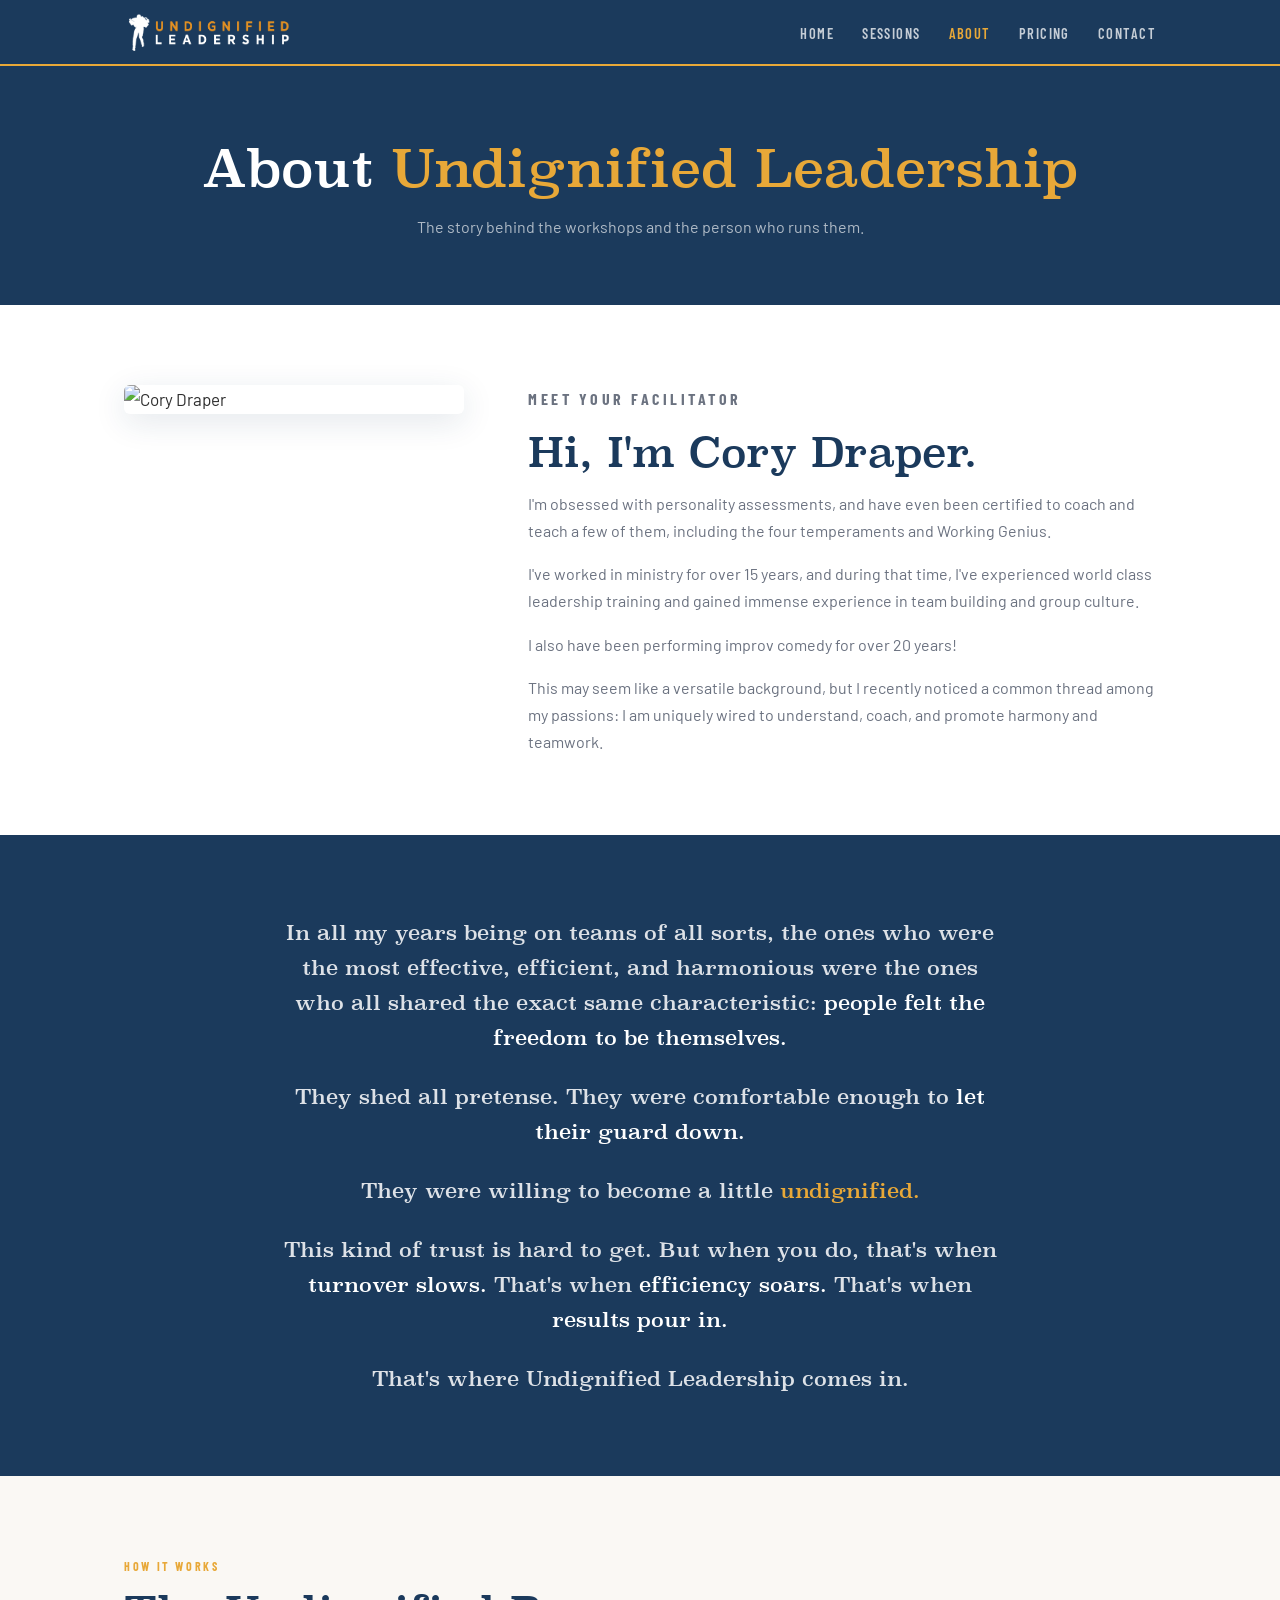
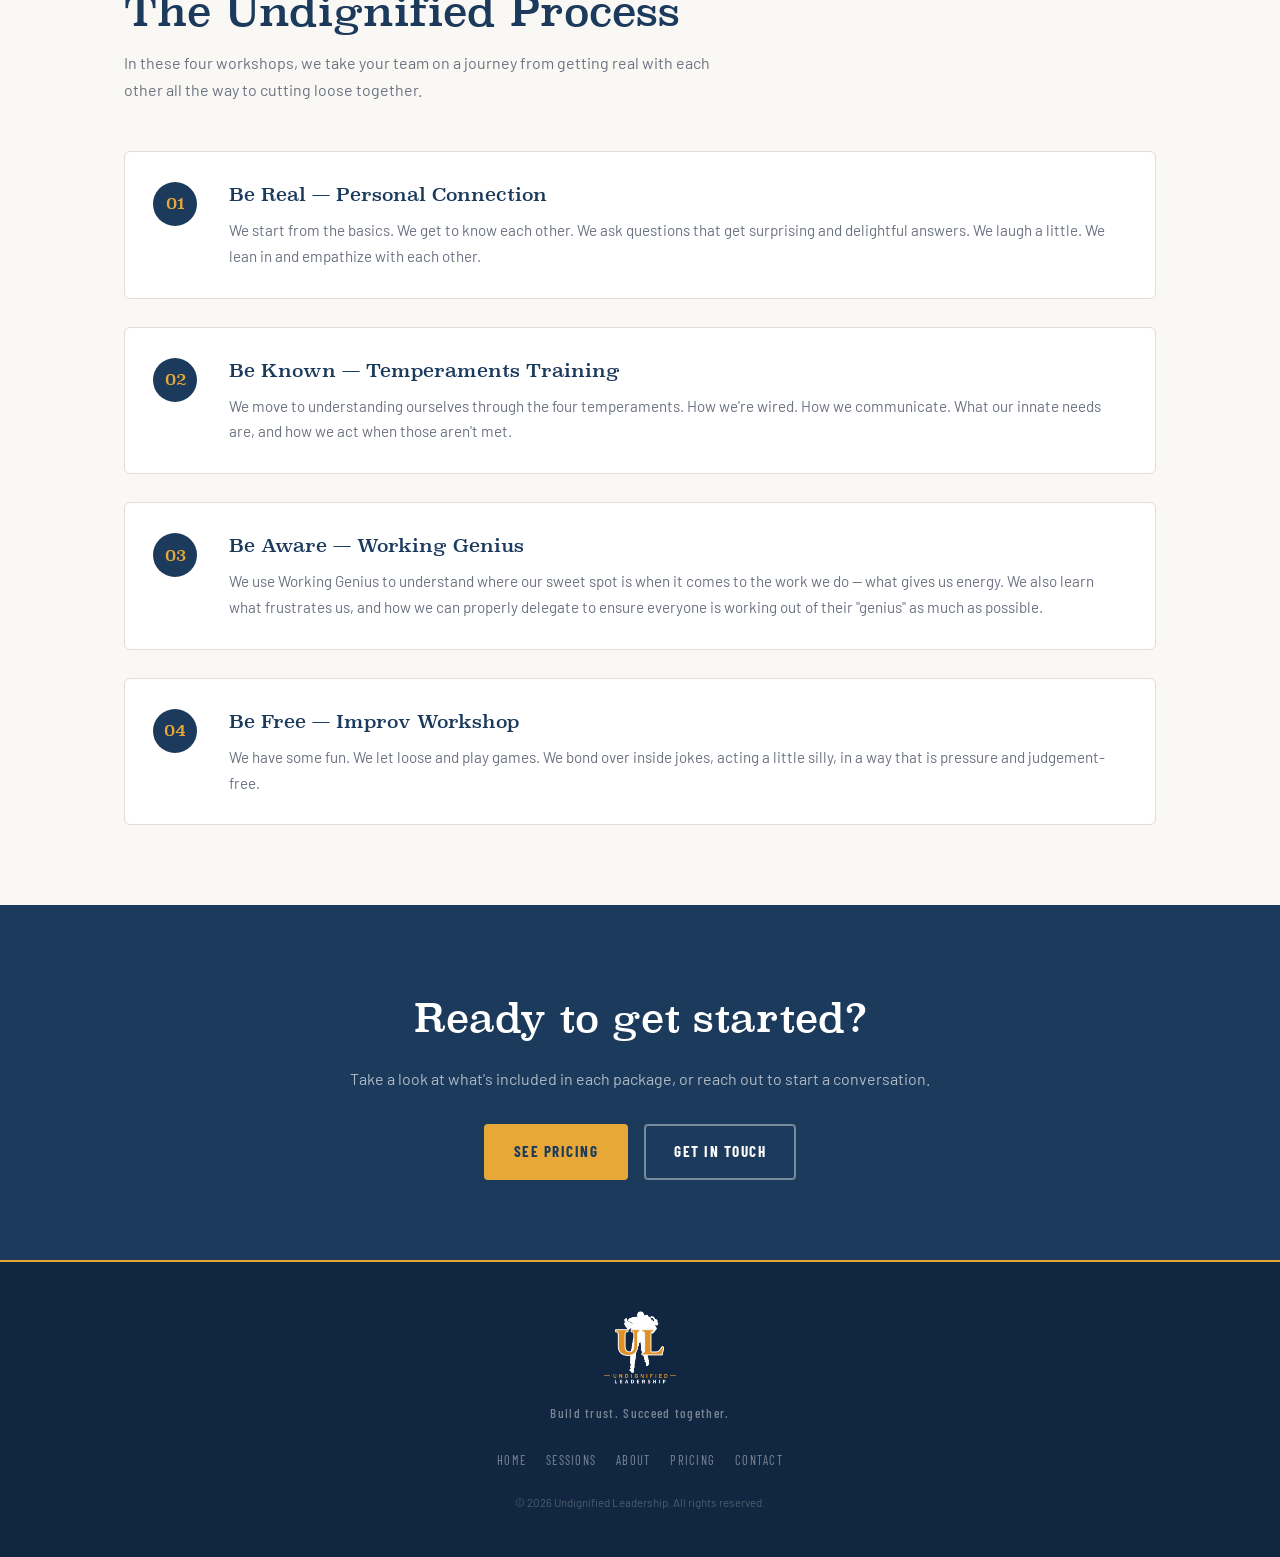
==== about.html @ d2c3ecbf "Add about page" ====
<!DOCTYPE html>
<html lang="en">
<head>
  <meta charset="UTF-8">
  <meta name="viewport" content="width=device-width, initial-scale=1.0">
  <title>About — Undignified Leadership</title>
  <meta name="description" content="Meet Cory Draper, the facilitator behind Undignified Leadership. 15 years in ministry, 20 years of improv, and a passion for building teams that trust each other.">
  <link rel="icon" type="image/x-icon" href="favicon.ico">
  <link rel="stylesheet" href="css/style.css">
</head>
<body>

  <nav class="site-nav">
    <div class="nav-inner">
      <a href="index.html"><img src="img/ULLogo-Long-GW.png" alt="Undignified Leadership" class="nav-logo"></a>
      <button class="nav-toggle" aria-label="Toggle menu"><span></span><span></span><span></span></button>
      <ul class="nav-links">
        <li><a href="index.html">Home</a></li>
        <li><a href="sessions.html">Sessions</a></li>
        <li><a href="about.html">About</a></li>
        <li><a href="pricing.html">Pricing</a></li>
        <li><a href="contact.html">Contact</a></li>
      </ul>
    </div>
  </nav>

  <section class="page-hero">
    <div class="container">
      <h1>About <em>Undignified Leadership</em></h1>
      <p>The story behind the workshops and the person who runs them.</p>
    </div>
  </section>

  <!-- INTRO: PHOTO + BIO -->
  <section class="about-intro">
    <div class="container">
      <div class="about-grid">
        <div class="about-photo reveal">
          <img src="img/CoryHeadshot.png" alt="Cory Draper">
        </div>
        <div class="about-bio reveal">
          <p class="section-label">Meet Your Facilitator</p>
          <h2 class="section-title">Hi, I'm Cory Draper.</h2>
          <p>I'm obsessed with personality assessments, and have even been certified to coach and teach a few of them, including the four temperaments and Working Genius.</p>
          <p>I've worked in ministry for over 15 years, and during that time, I've experienced world class leadership training and gained immense experience in team building and group culture.</p>
          <p>I also have been performing improv comedy for over 20 years!</p>
          <p>This may seem like a versatile background, but I recently noticed a common thread among my passions: I am uniquely wired to understand, coach, and promote harmony and teamwork.</p>
        </div>
      </div>
    </div>
  </section>

  <!-- PULL QUOTE SECTION -->
  <section class="about-thread">
    <div class="container">
      <div class="about-thread-inner reveal">
        <p>In all my years being on teams of all sorts, the ones who were the most effective, efficient, and harmonious were the ones who all shared the exact same characteristic: <strong>people felt the freedom to be themselves.</strong></p>
        <p>They shed all pretense. They were comfortable enough to <strong>let their guard down.</strong></p>
        <p>They were willing to become a little <span style="font-style: normal; font-weight: 900; color: #E8A838;">undignified.</span></p>
        <p>This kind of trust is hard to get. But when you do, that's when <strong>turnover slows.</strong> That's when <strong>efficiency soars.</strong> That's when <strong>results pour in.</strong></p>
        <p>That's where Undignified Leadership comes in.</p>
      </div>
    </div>
  </section>

  <!-- THE PROCESS -->
  <section class="about-process">
    <div class="container">
      <div class="reveal">
        <p class="section-label">How It Works</p>
        <h2 class="section-title">The Undignified Process</h2>
        <p style="color: var(--slate); font-size: 1rem; margin-bottom: 48px; max-width: 600px;">In these four workshops, we take your team on a journey from getting real with each other all the way to cutting loose together.</p>
      </div>

      <div class="process-steps">

        <div class="process-step reveal">
          <div class="process-step-num">01</div>
          <div class="process-step-content">
            <h3>Be Real — Personal Connection</h3>
            <p>We start from the basics. We get to know each other. We ask questions that get surprising and delightful answers. We laugh a little. We lean in and empathize with each other.</p>
          </div>
        </div>

        <div class="process-step reveal">
          <div class="process-step-num">02</div>
          <div class="process-step-content">
            <h3>Be Known — Temperaments Training</h3>
            <p>We move to understanding ourselves through the four temperaments. How we're wired. How we communicate. What our innate needs are, and how we act when those aren't met.</p>
          </div>
        </div>

        <div class="process-step reveal">
          <div class="process-step-num">03</div>
          <div class="process-step-content">
            <h3>Be Aware — Working Genius</h3>
            <p>We use Working Genius to understand where our sweet spot is when it comes to the work we do — what gives us energy. We also learn what frustrates us, and how we can properly delegate to ensure everyone is working out of their "genius" as much as possible.</p>
          </div>
        </div>

        <div class="process-step reveal">
          <div class="process-step-num">04</div>
          <div class="process-step-content">
            <h3>Be Free — Improv Workshop</h3>
            <p>We have some fun. We let loose and play games. We bond over inside jokes, acting a little silly, in a way that is pressure and judgement-free.</p>
          </div>
        </div>

      </div>
    </div>
  </section>

  <!-- CTA -->
  <section class="about-cta">
    <div class="container reveal">
      <h2>Ready to get started?</h2>
      <p>Take a look at what's included in each package, or reach out to start a conversation.</p>
      <div class="about-cta-buttons">
        <a href="pricing.html" class="btn btn-primary">See Pricing</a>
        <a href="contact.html" class="btn btn-outline-navy">Get in Touch</a>
      </div>
    </div>
  </section>

  <footer class="site-footer">
    <img src="img/ULLogo.png" alt="Undignified Leadership" class="footer-logo">
    <div class="footer-tagline">Build trust. Succeed together.</div>
    <ul class="footer-links">
      <li><a href="index.html">Home</a></li>
      <li><a href="sessions.html">Sessions</a></li>
      <li><a href="about.html">About</a></li>
      <li><a href="pricing.html">Pricing</a></li>
      <li><a href="contact.html">Contact</a></li>
    </ul>
    <div class="footer-copy">&copy; 2026 Undignified Leadership. All rights reserved.</div>
  </footer>

  <script src="js/main.js"></script>
</body>
</html>
---- css/style.css ----
@import url('https://fonts.googleapis.com/css2?family=Barlow+Condensed:wght@500;600;700&family=Barlow:wght@300;400;500&display=swap');
@import url('fonts.css');

/* ── TOKENS ── */
:root {
  --navy:      #1B3A5C;
  --navy-dark: #112640;
  --amber:     #E8A838;
  --amber-lt:  #F5C96A;
  --cream:     #FAF8F4;
  --charcoal:  #2E2E2E;
  --slate:     #6B7280;
  --white:     #FFFFFF;
  --border:    #E2DDD6;

  --font-display: 'Superclarendon', Georgia, serif;
  --font-nav:     'Barlow Condensed', system-ui, sans-serif;
  --font-body:    'Barlow', system-ui, sans-serif;

  --max-w: 1080px;
  --section-pad: 80px 24px;
}

/* ── RESET ── */
*, *::before, *::after { box-sizing: border-box; margin: 0; padding: 0; }
html { scroll-behavior: smooth; }
body {
  font-family: var(--font-body);
  font-size: 17px;
  line-height: 1.7;
  color: var(--charcoal);
  background: var(--cream);
}
img { max-width: 100%; display: block; }
a { color: inherit; text-decoration: none; }

/* ── UTILITIES ── */
.container { max-width: var(--max-w); margin: 0 auto; padding: 0 24px; }

/* ── FADE-IN ── */
.reveal {
  opacity: 0;
  transform: translateY(20px);
  transition: opacity 0.6s ease, transform 0.6s ease;
}
.reveal.visible { opacity: 1; transform: translateY(0); }
@media (prefers-reduced-motion: reduce) {
  .reveal { opacity: 1; transform: none; transition: none; }
}

/* ── NAV ── */
.site-nav {
  position: sticky;
  top: 0;
  z-index: 100;
  background: var(--navy);
  border-bottom: 2px solid var(--amber);
}
.nav-inner {
  max-width: var(--max-w);
  margin: 0 auto;
  padding: 0 24px;
  display: flex;
  align-items: center;
  justify-content: space-between;
  height: 64px;
}
.nav-logo {
  height: 52px;
  width: auto;
  display: block;
}
.nav-links {
  display: flex;
  gap: 28px;
  list-style: none;
}
.nav-links a {
  font-family: var(--font-nav);
  font-size: 0.9rem;
  font-weight: 600;
  color: rgba(255,255,255,0.75);
  letter-spacing: 0.1em;
  text-transform: uppercase;
  transition: color 0.2s;
}
.nav-links a:hover,
.nav-links a.active { color: var(--amber); }

.nav-toggle {
  display: none;
  flex-direction: column;
  gap: 5px;
  background: none;
  border: none;
  cursor: pointer;
  padding: 8px;
  margin-right: -8px;
}
.nav-toggle span {
  display: block;
  width: 22px;
  height: 2px;
  background: var(--white);
  border-radius: 2px;
  transition: all 0.3s;
}

@media (max-width: 640px) {
  .nav-toggle { display: flex; }
  .nav-links {
    display: none;
    position: absolute;
    top: 66px;
    left: 0;
    right: 0;
    background: var(--navy-dark);
    flex-direction: column;
    gap: 0;
    padding: 8px 0 16px;
    border-bottom: 2px solid var(--amber);
  }
  .nav-links.open { display: flex; }
  .nav-links li a {
    display: block;
    padding: 12px 24px;
    font-size: 1rem;
  }
}

/* ── BUTTONS ── */
.btn {
  display: inline-block;
  padding: 13px 28px;
  border-radius: 4px;
  font-family: var(--font-nav);
  font-size: 0.95rem;
  font-weight: 700;
  letter-spacing: 0.1em;
  text-transform: uppercase;
  cursor: pointer;
  transition: all 0.2s;
  border: 2px solid transparent;
  white-space: nowrap;
}
.btn-primary { background: var(--amber); color: var(--navy); border-color: var(--amber); }
.btn-primary:hover { background: var(--amber-lt); border-color: var(--amber-lt); }
.btn-outline { background: transparent; color: var(--white); border-color: rgba(255,255,255,0.4); }
.btn-outline:hover { border-color: var(--white); }
.btn-navy { background: var(--navy); color: var(--white); border-color: var(--navy); }
.btn-navy:hover { background: var(--navy-dark); border-color: var(--navy-dark); }

/* ── HERO ── */
.hero {
  background: var(--navy);
  padding: 100px 24px 88px;
  text-align: center;
  position: relative;
  overflow: hidden;
}
.hero::before {
  content: '';
  position: absolute;
  inset: 0;
  background: radial-gradient(ellipse at 60% 40%, rgba(232,168,56,0.07) 0%, transparent 70%);
  pointer-events: none;
}
.hero-eyebrow {
  font-family: var(--font-nav);
  font-size: 0.8rem;
  font-weight: 600;
  letter-spacing: 0.22em;
  text-transform: uppercase;
  color: var(--amber);
  margin-bottom: 20px;
}
.hero h1 {
  font-family: var(--font-display);
  font-size: clamp(2.2rem, 6vw, 4.4rem);
  font-weight: 700;
  color: var(--white);
  line-height: 1.15;
  margin-bottom: 16px;
}
.hero h1 em { font-style: italic; color: var(--amber); }
.hero-tagline {
  font-family: var(--font-nav);
  font-size: 1.1rem;
  font-weight: 500;
  letter-spacing: 0.08em;
  color: rgba(255,255,255,0.65);
  margin-bottom: 40px;
}
.hero-cta-group {
  display: flex;
  gap: 12px;
  justify-content: center;
  flex-wrap: wrap;
}

/* ── PAGE HERO ── */
.page-hero {
  background: var(--navy);
  padding: 72px 24px 64px;
  text-align: center;
}
.page-hero h1 {
  font-family: var(--font-display);
  font-size: clamp(2rem, 5vw, 3.2rem);
  font-weight: 700;
  color: var(--white);
  line-height: 1.2;
  margin-bottom: 14px;
}
.page-hero h1 em { font-style: italic; color: var(--amber); }
.page-hero p {
  font-size: 1rem;
  color: rgba(255,255,255,0.65);
  max-width: 540px;
  margin: 0 auto;
}

/* ── SECTION LABELS ── */
.section-label {
  font-family: var(--font-nav);
  font-size: 0.75rem;
  font-weight: 700;
  letter-spacing: 0.22em;
  text-transform: uppercase;
  color: var(--amber);
  margin-bottom: 10px;
  display: block;
}
.section-title {
  font-family: var(--font-display);
  font-size: clamp(1.7rem, 3.5vw, 2.5rem);
  font-weight: 700;
  color: var(--navy);
  line-height: 1.2;
  margin-bottom: 14px;
}
.section-body {
  color: var(--slate);
  font-size: 1rem;
  max-width: 540px;
  margin-bottom: 40px;
}

/* ── PROBLEM STRIP ── */
.problem-strip {
  background: var(--white);
  padding: 64px 24px;
  text-align: center;
  border-bottom: 1px solid var(--border);
}
.problem-strip h2 {
  font-family: var(--font-display);
  font-size: clamp(1.4rem, 3vw, 2.1rem);
  font-weight: 700;
  color: var(--navy);
  margin-bottom: 14px;
  line-height: 1.3;
}
.problem-strip p {
  max-width: 600px;
  margin: 0 auto;
  color: var(--slate);
  font-size: 1rem;
}

/* ── JOURNEY PREVIEW ── */
.journey-section { padding: var(--section-pad); background: var(--cream); }

.journey-words {
  display: grid;
  grid-template-columns: repeat(4, 1fr);
  border: 1px solid var(--border);
  border-radius: 6px;
  overflow: hidden;
  margin-bottom: 36px;
}
.journey-word {
  padding: 28px 16px;
  text-align: center;
  border-right: 1px solid var(--border);
  background: var(--white);
  transition: background 0.2s;
}
.journey-word:last-child { border-right: none; }
.journey-word:hover { background: var(--navy); }
.journey-word:hover .jw-num { color: var(--amber); }
.journey-word:hover .jw-label { color: var(--white); }
.journey-word:hover .jw-desc { color: rgba(255,255,255,0.6); }
.jw-num {
  font-family: var(--font-nav);
  font-size: 0.65rem;
  font-weight: 700;
  letter-spacing: 0.14em;
  color: var(--amber);
  margin-bottom: 6px;
}
.jw-label {
  font-family: var(--font-display);
  font-size: 1.25rem;
  font-weight: 700;
  color: var(--navy);
  margin-bottom: 6px;
  transition: color 0.2s;
}
.jw-desc {
  font-size: 0.82rem;
  color: var(--slate);
  line-height: 1.5;
  transition: color 0.2s;
}

@media (max-width: 640px) {
  .journey-words { grid-template-columns: 1fr 1fr; }
  .journey-word { border-right: 1px solid var(--border); border-bottom: 1px solid var(--border); }
  .journey-word:nth-child(2n) { border-right: none; }
  .journey-word:nth-child(3),
  .journey-word:nth-child(4) { border-bottom: none; }
}

/* ── PROOF STRIP ── */
.proof-strip {
  background: var(--navy);
  padding: 64px 24px;
  text-align: center;
}
.proof-strip blockquote {
  font-family: var(--font-display);
  font-size: clamp(1.1rem, 2.5vw, 1.7rem);
  font-style: italic;
  color: var(--white);
  max-width: 680px;
  margin: 0 auto 18px;
  line-height: 1.45;
}
.proof-strip blockquote .highlight-word {
  font-style: normal;
  font-weight: 900;
  color: var(--amber);
}
.proof-strip cite {
  font-family: var(--font-nav);
  font-size: 0.8rem;
  font-weight: 600;
  color: var(--amber);
  letter-spacing: 0.12em;
  text-transform: uppercase;
  font-style: normal;
}

/* ── HOME TEASER ── */
.teaser-section { padding: var(--section-pad); background: var(--white); }
.teaser-grid {
  display: grid;
  grid-template-columns: 1fr 1fr;
  gap: 64px;
  align-items: center;
}
.teaser-cards { display: flex; flex-direction: column; gap: 16px; }
.teaser-card {
  background: var(--cream);
  border: 1px solid var(--border);
  border-radius: 6px;
  padding: 20px 24px;
}
.teaser-card strong {
  font-family: var(--font-nav);
  font-weight: 700;
  letter-spacing: 0.04em;
  color: var(--navy);
  display: block;
  margin-bottom: 4px;
  font-size: 1rem;
}
.teaser-card p { font-size: 0.9rem; color: var(--slate); }
@media (max-width: 768px) {
  .teaser-grid { grid-template-columns: 1fr; gap: 36px; }
}

/* ── FOOTER CTA ── */
.footer-cta { background: var(--navy); padding: 72px 24px; text-align: center; }
.footer-cta h2 {
  font-family: var(--font-display);
  font-size: clamp(1.6rem, 3vw, 2.4rem);
  font-weight: 700;
  color: var(--white);
  margin-bottom: 14px;
}
.footer-cta p { color: rgba(255,255,255,0.6); margin-bottom: 32px; font-size: 1rem; }

/* ── SESSIONS PAGE ── */
.sessions-section { padding: var(--section-pad); }

.journey-arc {
  display: flex;
  align-items: center;
  justify-content: center;
  gap: 10px;
  flex-wrap: wrap;
  margin-bottom: 52px;
}
.arc-word {
  font-family: var(--font-display);
  font-size: clamp(1rem, 2vw, 1.2rem);
  font-weight: 700;
  color: var(--navy);
}
.arc-arrow { color: var(--amber); font-size: 1.1rem; }

.session-card {
  display: grid;
  grid-template-columns: 160px 1fr;
  border: 1px solid var(--border);
  border-radius: 6px;
  overflow: hidden;
  margin-bottom: 28px;
  background: var(--white);
}
.session-number {
  background: var(--navy);
  display: flex;
  flex-direction: column;
  align-items: center;
  justify-content: center;
  padding: 32px 16px;
  text-align: center;
}
.session-num-big {
  font-family: var(--font-display);
  font-size: 2.6rem;
  font-weight: 900;
  color: var(--white);
  line-height: 1;
  margin-bottom: 6px;
}
.session-word {
  font-family: var(--font-display);
  font-size: 0.95rem;
  font-style: italic;
  color: var(--amber);
  font-weight: 700;
}
.session-content { padding: 32px 36px; }
.session-title {
  font-family: var(--font-display);
  font-size: 1.4rem;
  font-weight: 700;
  color: var(--navy);
  margin-bottom: 8px;
}
.session-desc { color: var(--slate); margin-bottom: 18px; font-size: 0.95rem; }
.session-outcomes {
  list-style: none;
  display: grid;
  grid-template-columns: 1fr 1fr;
  gap: 7px 20px;
}
.session-outcomes li {
  font-size: 0.875rem;
  color: var(--charcoal);
  padding-left: 18px;
  position: relative;
}
.session-outcomes li::before {
  content: '✓';
  position: absolute;
  left: 0;
  color: var(--amber);
  font-weight: 700;
}

@media (max-width: 640px) {
  .session-card { grid-template-columns: 1fr; }
  .session-number { flex-direction: row; justify-content: flex-start; gap: 12px; padding: 20px 24px; }
  .session-num-big { font-size: 2rem; margin-bottom: 0; }
  .session-content { padding: 20px 24px; }
  .session-outcomes { grid-template-columns: 1fr; }
}

/* ── INCLUDED DARK ── */
.included-dark { background: var(--navy); padding: var(--section-pad); }
.included-header { text-align: center; margin-bottom: 40px; }
.included-grid { display: grid; grid-template-columns: 1fr 1fr; gap: 20px; margin-bottom: 40px; }
.included-box {
  background: rgba(255,255,255,0.07);
  border: 1px solid rgba(255,255,255,0.12);
  border-radius: 6px;
  padding: 24px;
}
.included-box h3 {
  font-family: var(--font-nav);
  font-size: 0.95rem;
  font-weight: 700;
  letter-spacing: 0.08em;
  text-transform: uppercase;
  color: var(--amber);
  margin-bottom: 14px;
}
.included-box ul { list-style: none; display: flex; flex-direction: column; gap: 9px; }
.included-box li {
  font-size: 0.875rem;
  color: rgba(255,255,255,0.8);
  padding-left: 20px;
  position: relative;
}
.included-box li::before { content: '✓'; position: absolute; left: 0; color: var(--amber); }
.included-cta { text-align: center; }
@media (max-width: 600px) { .included-grid { grid-template-columns: 1fr; } }

/* ── PRICING PAGE ── */
.pricing-section { padding: var(--section-pad); }
.pricing-intro { text-align: center; max-width: 580px; margin: 0 auto 52px; }

.pricing-grid {
  display: grid;
  grid-template-columns: repeat(3, 1fr);
  gap: 20px;
  margin-bottom: 32px;
  align-items: start;
}
.pricing-card {
  background: var(--white);
  border: 1px solid var(--border);
  border-radius: 6px;
  overflow: hidden;
}
.pricing-card.featured {
  border-color: var(--navy);
  box-shadow: 0 6px 28px rgba(27,58,92,0.12);
  transform: translateY(-6px);
}
.pricing-card-header {
  padding: 24px 24px 18px;
  background: var(--cream);
  border-bottom: 1px solid var(--border);
}
.pricing-card.featured .pricing-card-header { background: var(--navy); }
.pricing-tier-label {
  font-family: var(--font-nav);
  font-size: 0.7rem;
  font-weight: 700;
  letter-spacing: 0.18em;
  text-transform: uppercase;
  color: var(--amber);
  margin-bottom: 6px;
}
.pricing-team-size { font-size: 0.82rem; color: var(--slate); margin-bottom: 12px; }
.pricing-card.featured .pricing-team-size { color: rgba(255,255,255,0.55); }
.pricing-price {
  font-family: var(--font-display);
  font-size: 2.4rem;
  font-weight: 700;
  color: var(--navy);
  line-height: 1;
}
.pricing-card.featured .pricing-price { color: var(--white); }
.pricing-card-body { padding: 20px 24px 24px; }
.pricing-features { list-style: none; display: flex; flex-direction: column; gap: 9px; }
.pricing-features li {
  font-size: 0.875rem;
  color: var(--charcoal);
  padding-left: 20px;
  position: relative;
}
.pricing-features li::before { content: '✓'; position: absolute; left: 0; color: var(--amber); font-weight: 700; }

@media (max-width: 700px) {
  .pricing-grid { grid-template-columns: 1fr; gap: 16px; }
  .pricing-card.featured { transform: none; }
}

.coaching-addon {
  background: var(--white);
  border: 1px solid var(--border);
  border-top: 4px solid var(--amber);
  border-radius: 6px;
  padding: 28px;
  margin-top: 32px;
  margin-bottom: 28px;
}
.coaching-addon h3 {
  font-family: var(--font-display);
  font-size: 1.25rem;
  font-weight: 700;
  color: var(--navy);
  margin-bottom: 6px;
}
.coaching-addon p { color: var(--slate); font-size: 0.95rem; }
.fine-print {
  font-size: 0.8rem;
  color: var(--slate);
  font-style: italic;
  text-align: center;
  max-width: 640px;
  margin: 0 auto 32px;
}

/* ── CONTACT PAGE ── */
.contact-section { padding: var(--section-pad); }
.contact-grid { display: grid; grid-template-columns: 1fr 1fr; gap: 72px; align-items: start; }
.contact-left h2 {
  font-family: var(--font-display);
  font-size: clamp(1.7rem, 3vw, 2.4rem);
  font-weight: 700;
  color: var(--navy);
  margin-bottom: 14px;
  line-height: 1.2;
}
.contact-left p { color: var(--slate); margin-bottom: 28px; font-size: 1rem; }
.contact-what { margin-top: 36px; }
.contact-what h3 {
  font-family: var(--font-nav);
  font-size: 0.9rem;
  font-weight: 700;
  letter-spacing: 0.08em;
  text-transform: uppercase;
  color: var(--navy);
  margin-bottom: 12px;
}
.contact-what ul { list-style: none; display: flex; flex-direction: column; gap: 8px; }
.contact-what li { font-size: 0.875rem; color: var(--charcoal); padding-left: 20px; position: relative; }
.contact-what li::before { content: '→'; position: absolute; left: 0; color: var(--amber); }
.contact-card { background: var(--white); border: 1px solid var(--border); border-radius: 6px; padding: 36px; }
.contact-card h3 {
  font-family: var(--font-display);
  font-size: 1.3rem;
  font-weight: 700;
  color: var(--navy);
  margin-bottom: 6px;
}
.contact-card .card-sub { font-size: 0.875rem; color: var(--slate); margin-bottom: 24px; }
.email-cta { display: flex; flex-direction: column; gap: 14px; }
.email-address { font-family: var(--font-display); font-size: 1.2rem; font-weight: 700; color: var(--navy); word-break: break-all; }
.email-address a:hover { color: var(--amber); }
.response-note { font-size: 0.8rem; color: var(--slate); padding-top: 8px; border-top: 1px solid var(--border); }
.expect-list { list-style: none; display: flex; flex-direction: column; gap: 10px; margin-top: 20px; padding-top: 20px; border-top: 1px solid var(--border); }
.expect-list li { font-size: 0.875rem; color: var(--charcoal); padding-left: 20px; position: relative; }
.expect-list li::before { content: '✓'; position: absolute; left: 0; color: var(--amber); font-weight: 700; }
@media (max-width: 768px) { .contact-grid { grid-template-columns: 1fr; gap: 36px; } }

/* ── FAQ ── */
.faq-section { background: var(--white); padding: var(--section-pad); border-top: 1px solid var(--border); }
.faq-inner { max-width: 660px; margin: 0 auto; }
.faq-item { border-bottom: 1px solid var(--border); padding-bottom: 22px; margin-bottom: 22px; }
.faq-item:last-child { border-bottom: none; margin-bottom: 0; }
.faq-item h3 { font-family: var(--font-display); font-size: 1.05rem; font-weight: 700; color: var(--navy); margin-bottom: 7px; }
.faq-item p { color: var(--slate); font-size: 0.95rem; }

/* ── FOOTER ── */
.site-footer {
  background: var(--navy-dark);
  padding: 44px 24px;
  text-align: center;
  border-top: 2px solid var(--amber);
}
.footer-logo {
  height: 80px;
  width: auto;
  margin: 0 auto 16px;
  display: block;
}
.footer-tagline {
  font-family: var(--font-nav);
  font-size: 0.82rem;
  font-weight: 500;
  letter-spacing: 0.1em;
  color: rgba(255,255,255,0.45);
  margin-bottom: 20px;
}
.footer-links {
  display: flex;
  gap: 20px;
  justify-content: center;
  flex-wrap: wrap;
  list-style: none;
  margin-bottom: 20px;
}
.footer-links a {
  font-family: var(--font-nav);
  font-size: 0.78rem;
  letter-spacing: 0.1em;
  text-transform: uppercase;
  color: rgba(255,255,255,0.45);
  transition: color 0.2s;
}
.footer-links a:hover { color: var(--amber); }
.footer-copy { font-size: 0.72rem; color: rgba(255,255,255,0.25); }

/* ── MOBILE ── */
@media (max-width: 480px) {
  :root { --section-pad: 56px 20px; }
  .hero { padding: 72px 20px 64px; }
  .page-hero { padding: 56px 20px 48px; }
  .btn { padding: 12px 22px; font-size: 0.9rem; }
  .hero-cta-group { flex-direction: column; align-items: center; }
  .hero-cta-group .btn { width: 100%; max-width: 280px; text-align: center; }
  .contact-card { padding: 24px; }
}

/* ── ABOUT PAGE ── */
.about-intro { padding: var(--section-pad); background: var(--white); }
.about-grid {
  display: grid;
  grid-template-columns: 340px 1fr;
  gap: 64px;
  align-items: start;
}
.about-photo img {
  width: 100%;
  border-radius: 6px;
  display: block;
  box-shadow: 0 8px 32px rgba(27,58,92,0.12);
}
.about-bio p {
  color: var(--slate);
  font-size: 1rem;
  margin-bottom: 16px;
}
.about-bio p:last-child { margin-bottom: 0; }
@media (max-width: 768px) {
  .about-grid { grid-template-columns: 1fr; gap: 36px; }
  .about-photo img { max-width: 320px; margin: 0 auto; }
}

.about-thread {
  background: var(--navy);
  padding: var(--section-pad);
}
.about-thread-inner {
  max-width: 720px;
  margin: 0 auto;
  text-align: center;
}
.about-thread-inner p {
  font-family: var(--font-display);
  font-size: clamp(1rem, 2.2vw, 1.25rem);
  color: rgba(255,255,255,0.85);
  line-height: 1.75;
  margin-bottom: 24px;
}
.about-thread-inner p:last-child { margin-bottom: 0; }
.about-thread-inner strong { color: var(--white); font-weight: 700; }

.about-process { padding: var(--section-pad); background: var(--cream); }
.process-steps { display: flex; flex-direction: column; gap: 28px; }
.process-step {
  display: grid;
  grid-template-columns: 56px 1fr;
  gap: 20px;
  align-items: start;
  background: var(--white);
  border: 1px solid var(--border);
  border-radius: 6px;
  padding: 28px;
}
.process-step-num {
  width: 44px;
  height: 44px;
  background: var(--navy);
  border-radius: 50%;
  display: flex;
  align-items: center;
  justify-content: center;
  font-family: var(--font-display);
  font-size: 1rem;
  font-weight: 700;
  color: var(--amber);
  flex-shrink: 0;
  margin-top: 2px;
}
.process-step-content h3 {
  font-family: var(--font-display);
  font-size: 1.1rem;
  font-weight: 700;
  color: var(--navy);
  margin-bottom: 8px;
}
.process-step-content p { color: var(--slate); font-size: 0.95rem; }
@media (max-width: 540px) {
  .process-step { grid-template-columns: 1fr; }
  .process-step-num { margin-bottom: 4px; }
}

.about-cta {
  background: var(--navy);
  padding: var(--section-pad);
  text-align: center;
}
.about-cta h2 {
  font-family: var(--font-display);
  font-size: clamp(1.6rem, 3vw, 2.4rem);
  font-weight: 700;
  color: var(--white);
  margin-bottom: 14px;
}
.about-cta p { color: rgba(255,255,255,0.65); margin-bottom: 32px; font-size: 1rem; }
.about-cta-buttons { display: flex; gap: 16px; justify-content: center; flex-wrap: wrap; }
.btn-outline-navy {
  display: inline-block;
  padding: 13px 28px;
  border-radius: 4px;
  font-family: var(--font-nav);
  font-size: 0.95rem;
  font-weight: 700;
  letter-spacing: 0.1em;
  text-transform: uppercase;
  border: 2px solid rgba(255,255,255,0.4);
  color: var(--white);
  background: transparent;
  transition: all 0.2s;
  white-space: nowrap;
}
.btn-outline-navy:hover { border-color: var(--white); }
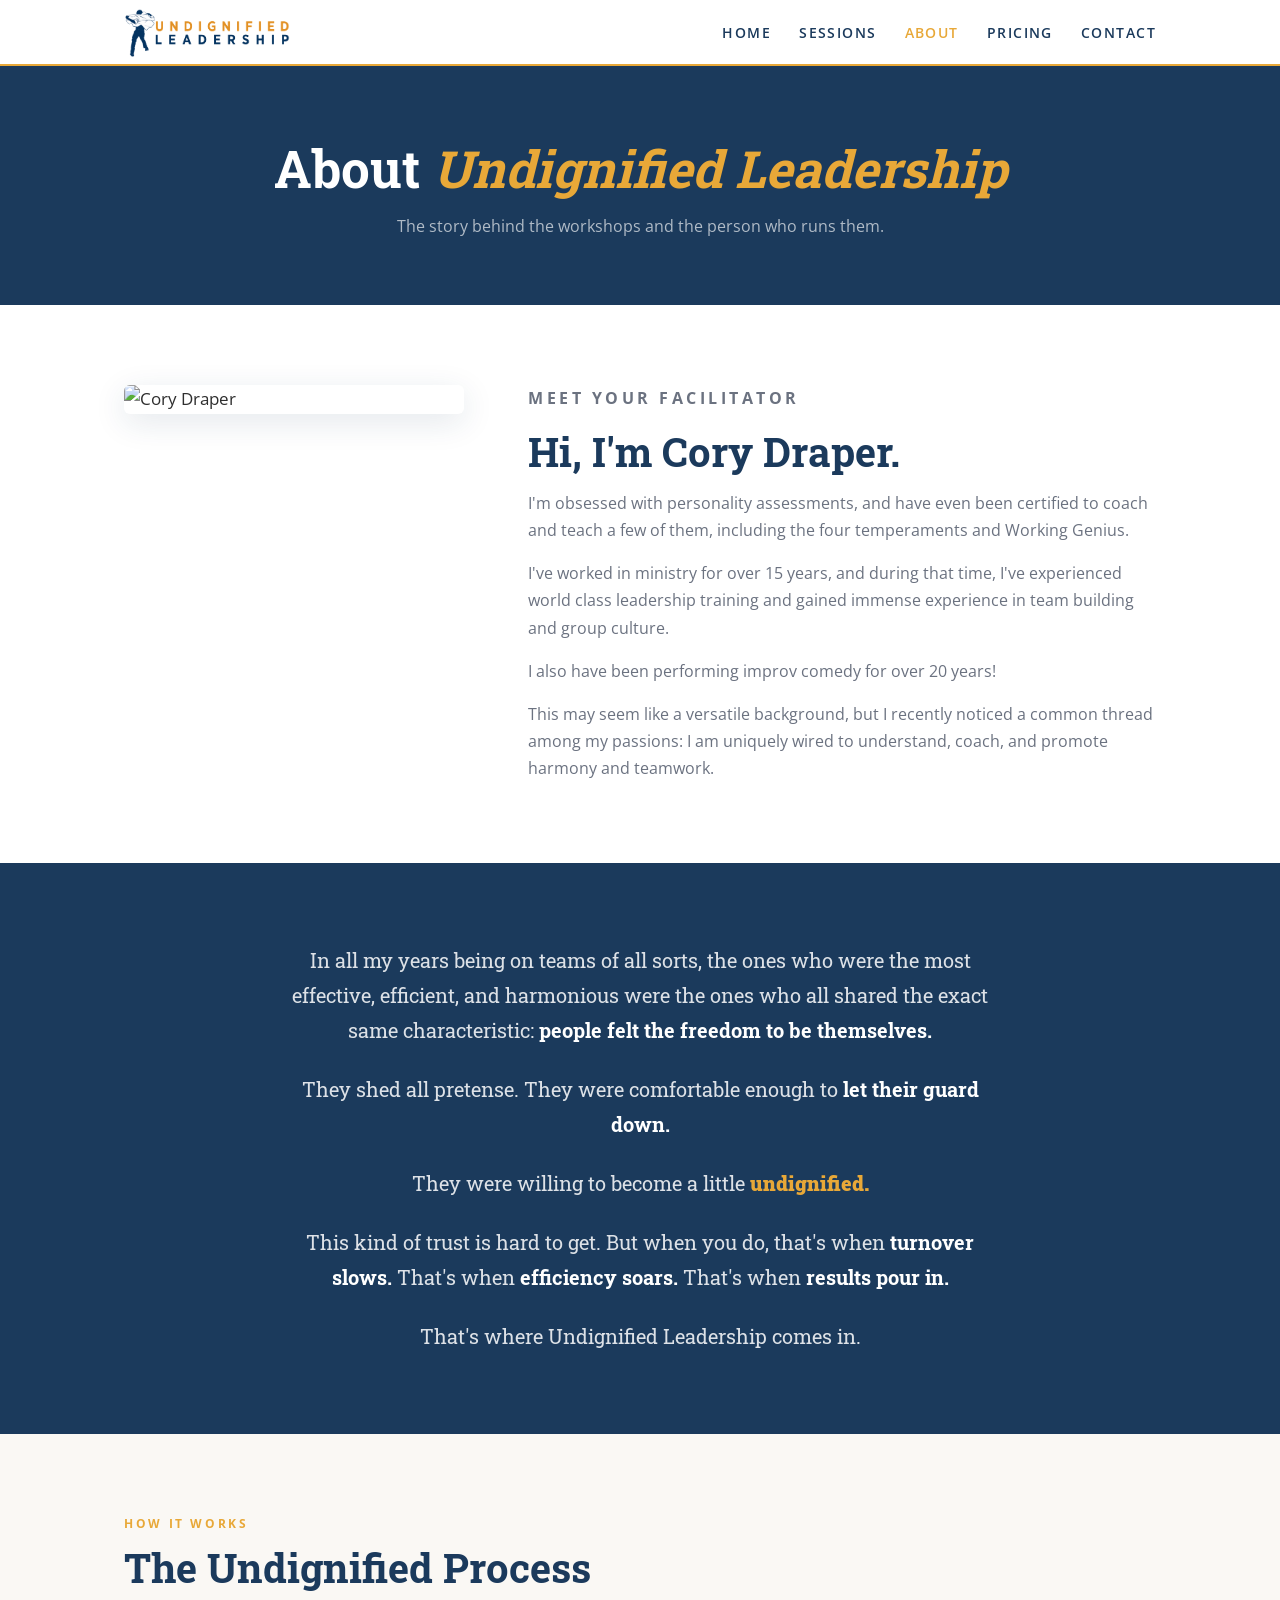
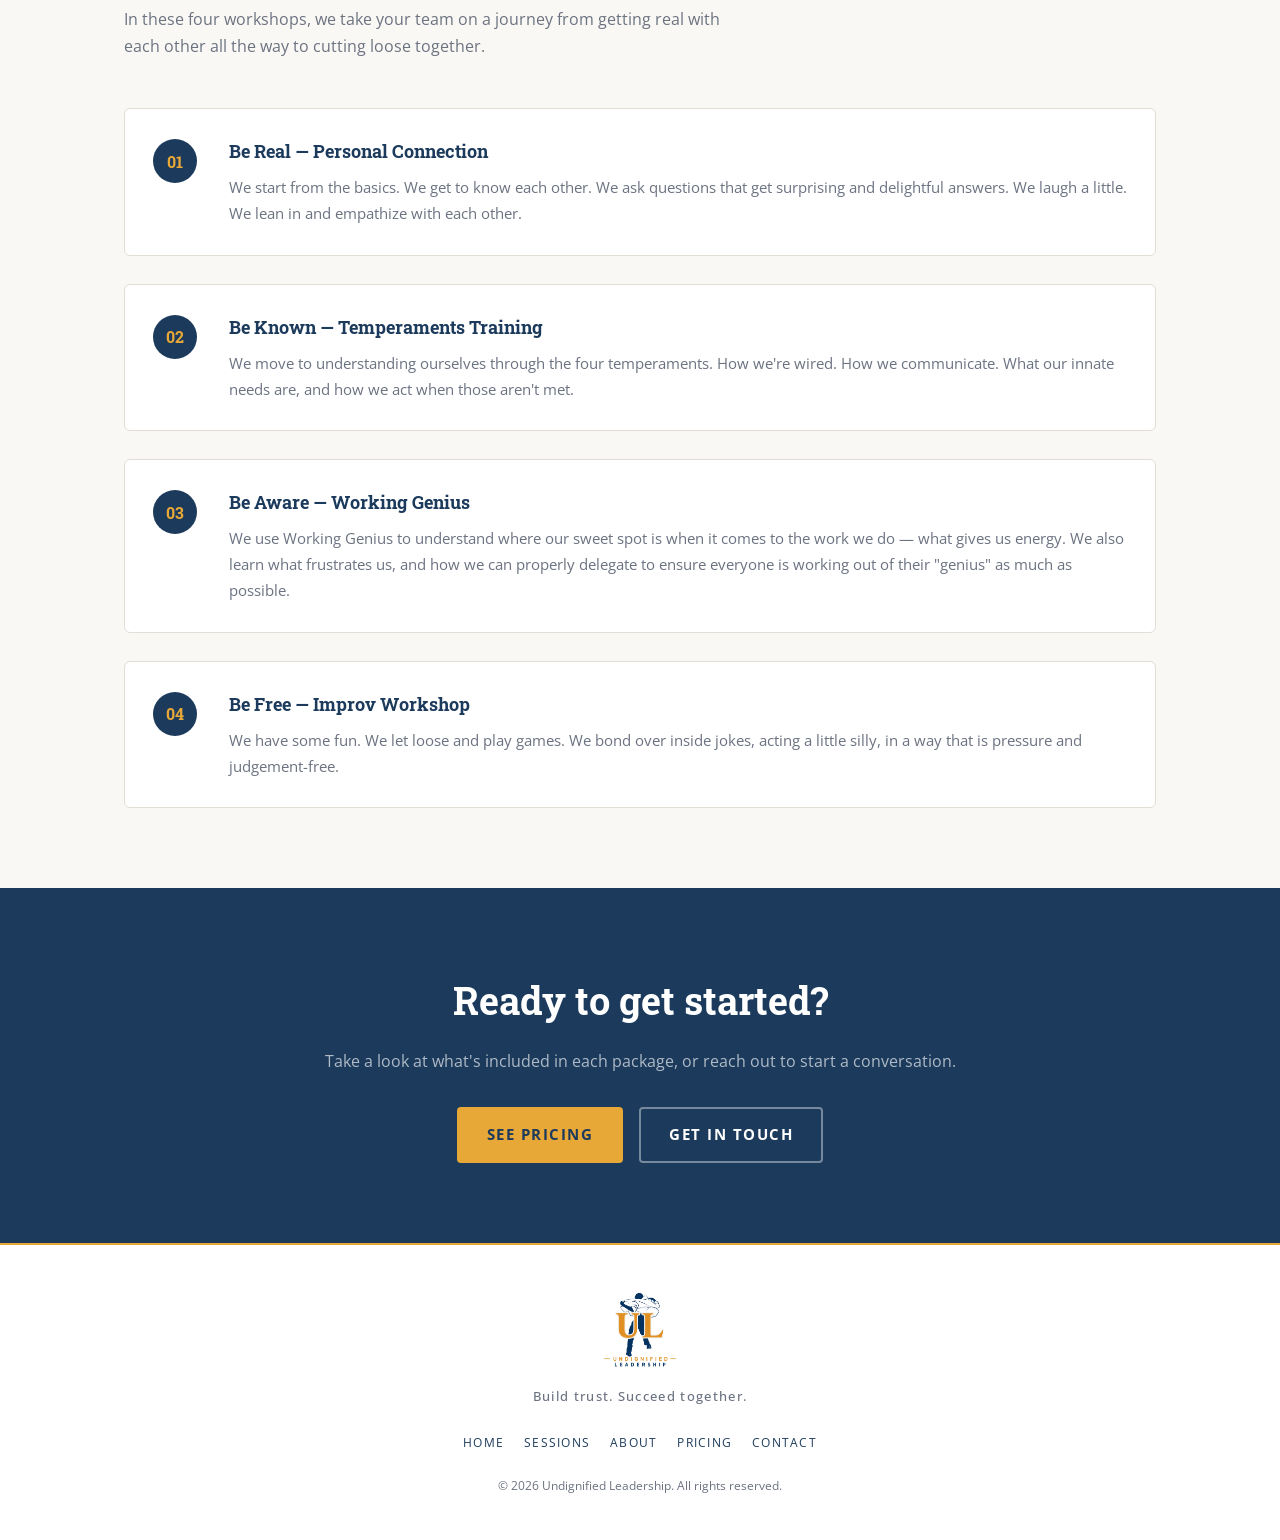
==== commit 8505d6d2: "New logos, white nav/footer, navy journey and carousel sections" ====
--- a/about.html
+++ b/about.html
@@ -12,7 +12,7 @@
 
   <nav class="site-nav">
     <div class="nav-inner">
-      <a href="index.html"><img src="img/ULLogo-Long-GW.png" alt="Undignified Leadership" class="nav-logo"></a>
+      <a href="index.html"><img src="img/ULLogo-Long-BGW.png" alt="Undignified Leadership" class="nav-logo"></a>
       <button class="nav-toggle" aria-label="Toggle menu"><span></span><span></span><span></span></button>
       <ul class="nav-links">
         <li><a href="index.html">Home</a></li>
@@ -123,7 +123,7 @@
   </section>
 
   <footer class="site-footer">
-    <img src="img/ULLogo.png" alt="Undignified Leadership" class="footer-logo">
+    <img src="img/ULLogo-BGW.png" alt="Undignified Leadership" class="footer-logo">
     <div class="footer-tagline">Build trust. Succeed together.</div>
     <ul class="footer-links">
       <li><a href="index.html">Home</a></li>
--- a/css/style.css
+++ b/css/style.css
@@ -1,4 +1,4 @@
-@import url('https://fonts.googleapis.com/css2?family=Barlow+Condensed:wght@500;600;700&family=Barlow:wght@300;400;500&display=swap');
+@import url('https://fonts.googleapis.com/css2?family=Roboto+Slab:wght@400;600;700;900&family=Open+Sans:ital,wght@0,300;0,400;0,600;0,700;1,400&display=swap');
 @import url('fonts.css');
 
 /* ── TOKENS ── */
@@ -13,9 +13,9 @@
   --white:     #FFFFFF;
   --border:    #E2DDD6;
 
-  --font-display: 'Superclarendon', Georgia, serif;
-  --font-nav:     'Barlow Condensed', system-ui, sans-serif;
-  --font-body:    'Barlow', system-ui, sans-serif;
+  --font-display: 'Roboto Slab', Georgia, serif;
+  --font-nav:     'Open Sans', system-ui, sans-serif;
+  --font-body:    'Open Sans', system-ui, sans-serif;
 
   --max-w: 1080px;
   --section-pad: 80px 24px;
@@ -53,7 +53,7 @@
   position: sticky;
   top: 0;
   z-index: 100;
-  background: var(--navy);
+  background: var(--white);
   border-bottom: 2px solid var(--amber);
 }
 .nav-inner {
@@ -79,7 +79,7 @@
   font-family: var(--font-nav);
   font-size: 0.9rem;
   font-weight: 600;
-  color: rgba(255,255,255,0.75);
+  color: var(--navy);
   letter-spacing: 0.1em;
   text-transform: uppercase;
   transition: color 0.2s;
@@ -101,7 +101,7 @@
   display: block;
   width: 22px;
   height: 2px;
-  background: var(--white);
+  background: var(--navy);
   border-radius: 2px;
   transition: all 0.3s;
 }
@@ -332,7 +332,7 @@
   font-family: var(--font-display);
   font-size: clamp(1.1rem, 2.5vw, 1.7rem);
   font-style: italic;
-  color: var(--white);
+  color: var(--navy);
   max-width: 680px;
   margin: 0 auto 18px;
   line-height: 1.45;
@@ -652,7 +652,7 @@
 
 /* ── FOOTER ── */
 .site-footer {
-  background: var(--navy-dark);
+  background: var(--white);
   padding: 44px 24px;
   text-align: center;
   border-top: 2px solid var(--amber);
@@ -668,7 +668,7 @@
   font-size: 0.82rem;
   font-weight: 500;
   letter-spacing: 0.1em;
-  color: rgba(255,255,255,0.45);
+  color: var(--slate);
   margin-bottom: 20px;
 }
 .footer-links {
@@ -684,11 +684,11 @@
   font-size: 0.78rem;
   letter-spacing: 0.1em;
   text-transform: uppercase;
-  color: rgba(255,255,255,0.45);
+  color: var(--navy);
   transition: color 0.2s;
 }
 .footer-links a:hover { color: var(--amber); }
-.footer-copy { font-size: 0.72rem; color: rgba(255,255,255,0.25); }
+.footer-copy { font-size: 0.72rem; color: var(--slate); }
 
 /* ── MOBILE ── */
 @media (max-width: 480px) {
@@ -815,3 +815,16 @@
   white-space: nowrap;
 }
 .btn-outline-navy:hover { border-color: var(--white); }
+
+/* Journey section on navy background */
+.journey-section .section-title { color: var(--white); }
+.journey-section .section-body { color: rgba(255,255,255,0.75); }
+.journey-section .btn-navy {
+  background: var(--white);
+  color: var(--navy);
+  border-color: var(--white);
+}
+.journey-section .btn-navy:hover {
+  background: var(--cream);
+  border-color: var(--cream);
+}
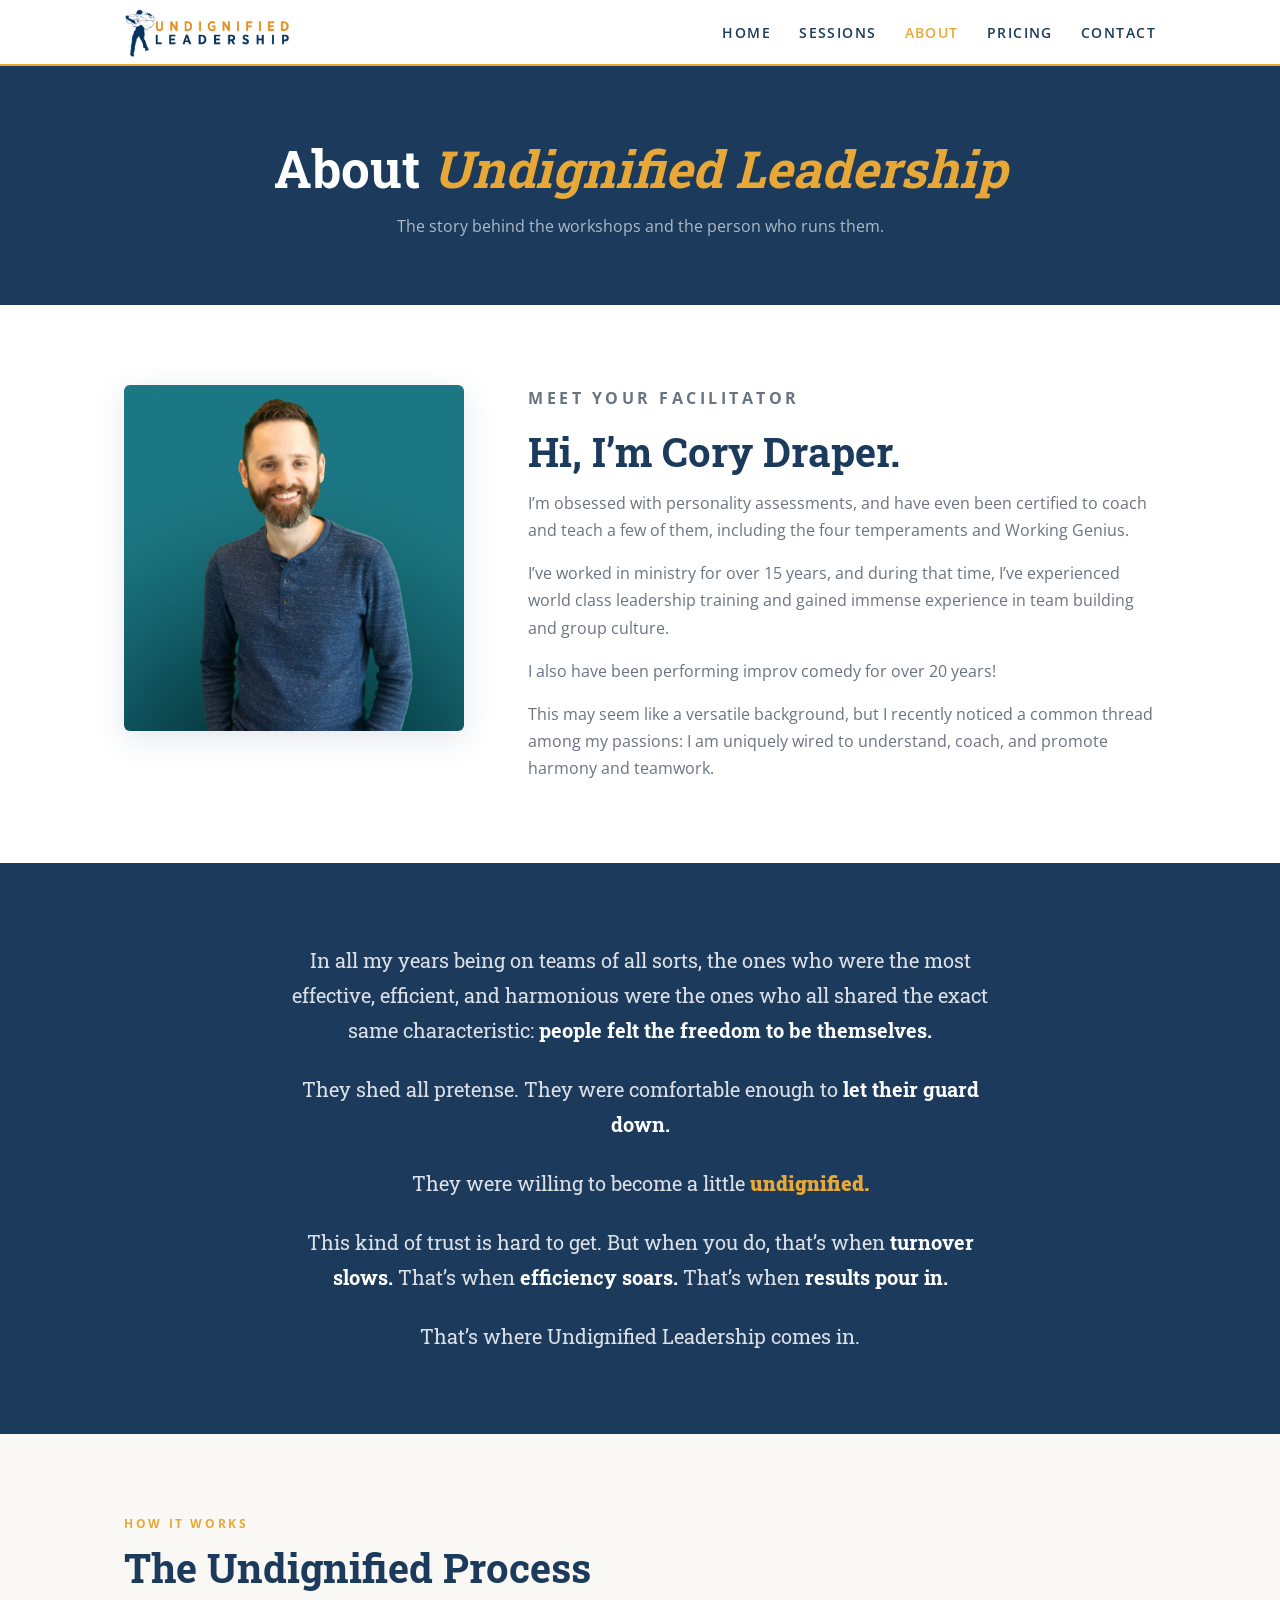
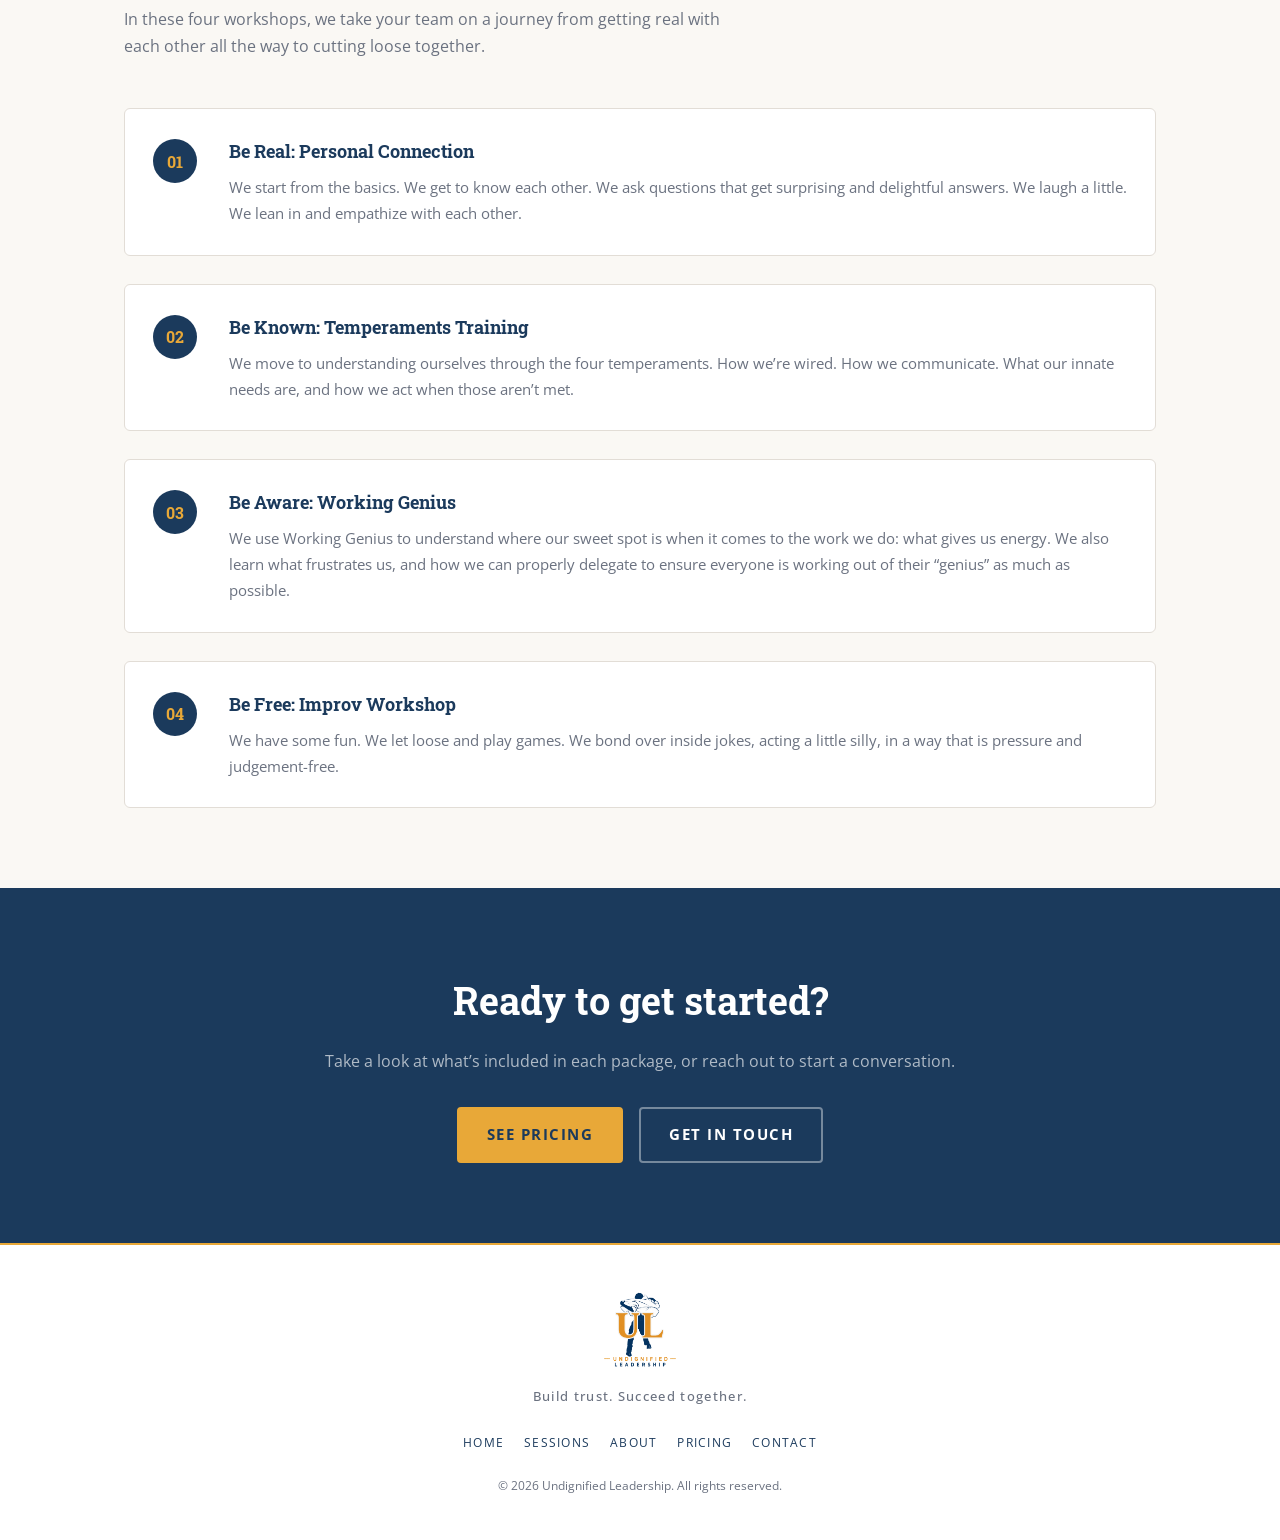
==== commit 6843cb33: "Port canvas edits (copy, pricing, badges); fix mobile menu, contact styling, oversized headshot; rem" ====
--- a/about.html
+++ b/about.html
@@ -2,8 +2,9 @@
 <html lang="en">
 <head>
   <meta charset="UTF-8">
+  <meta name="color-scheme" content="light only">
   <meta name="viewport" content="width=device-width, initial-scale=1.0">
-  <title>About — Undignified Leadership</title>
+  <title>About | Undignified Leadership</title>
   <meta name="description" content="Meet Cory Draper, the facilitator behind Undignified Leadership. 15 years in ministry, 20 years of improv, and a passion for building teams that trust each other.">
   <link rel="icon" type="image/x-icon" href="favicon.ico">
   <link rel="stylesheet" href="css/style.css">
@@ -36,13 +37,13 @@
     <div class="container">
       <div class="about-grid">
         <div class="about-photo reveal">
-          <img src="img/CoryHeadshot.png" alt="Cory Draper">
+          <img src="img/CoryHeadshot.jpg" alt="Cory Draper">
         </div>
         <div class="about-bio reveal">
           <p class="section-label">Meet Your Facilitator</p>
-          <h2 class="section-title">Hi, I'm Cory Draper.</h2>
-          <p>I'm obsessed with personality assessments, and have even been certified to coach and teach a few of them, including the four temperaments and Working Genius.</p>
-          <p>I've worked in ministry for over 15 years, and during that time, I've experienced world class leadership training and gained immense experience in team building and group culture.</p>
+          <h2 class="section-title">Hi, I’m Cory Draper.</h2>
+          <p>I’m obsessed with personality assessments, and have even been certified to coach and teach a few of them, including the four temperaments and Working Genius.</p>
+          <p>I’ve worked in ministry for over 15 years, and during that time, I’ve experienced world class leadership training and gained immense experience in team building and group culture.</p>
           <p>I also have been performing improv comedy for over 20 years!</p>
           <p>This may seem like a versatile background, but I recently noticed a common thread among my passions: I am uniquely wired to understand, coach, and promote harmony and teamwork.</p>
         </div>
@@ -57,8 +58,8 @@
         <p>In all my years being on teams of all sorts, the ones who were the most effective, efficient, and harmonious were the ones who all shared the exact same characteristic: <strong>people felt the freedom to be themselves.</strong></p>
         <p>They shed all pretense. They were comfortable enough to <strong>let their guard down.</strong></p>
         <p>They were willing to become a little <span style="font-style: normal; font-weight: 900; color: #E8A838;">undignified.</span></p>
-        <p>This kind of trust is hard to get. But when you do, that's when <strong>turnover slows.</strong> That's when <strong>efficiency soars.</strong> That's when <strong>results pour in.</strong></p>
-        <p>That's where Undignified Leadership comes in.</p>
+        <p>This kind of trust is hard to get. But when you do, that’s when <strong>turnover slows.</strong> That’s when <strong>efficiency soars.</strong> That’s when <strong>results pour in.</strong></p>
+        <p>That’s where Undignified Leadership comes in.</p>
       </div>
     </div>
   </section>
@@ -77,7 +78,7 @@
         <div class="process-step reveal">
           <div class="process-step-num">01</div>
           <div class="process-step-content">
-            <h3>Be Real — Personal Connection</h3>
+            <h3>Be Real: Personal Connection</h3>
             <p>We start from the basics. We get to know each other. We ask questions that get surprising and delightful answers. We laugh a little. We lean in and empathize with each other.</p>
           </div>
         </div>
@@ -85,23 +86,23 @@
         <div class="process-step reveal">
           <div class="process-step-num">02</div>
           <div class="process-step-content">
-            <h3>Be Known — Temperaments Training</h3>
-            <p>We move to understanding ourselves through the four temperaments. How we're wired. How we communicate. What our innate needs are, and how we act when those aren't met.</p>
+            <h3>Be Known: Temperaments Training</h3>
+            <p>We move to understanding ourselves through the four temperaments. How we’re wired. How we communicate. What our innate needs are, and how we act when those aren’t met.</p>
           </div>
         </div>
 
         <div class="process-step reveal">
           <div class="process-step-num">03</div>
           <div class="process-step-content">
-            <h3>Be Aware — Working Genius</h3>
-            <p>We use Working Genius to understand where our sweet spot is when it comes to the work we do — what gives us energy. We also learn what frustrates us, and how we can properly delegate to ensure everyone is working out of their "genius" as much as possible.</p>
+            <h3>Be Aware: Working Genius</h3>
+            <p>We use Working Genius to understand where our sweet spot is when it comes to the work we do: what gives us energy. We also learn what frustrates us, and how we can properly delegate to ensure everyone is working out of their “genius” as much as possible.</p>
           </div>
         </div>
 
         <div class="process-step reveal">
           <div class="process-step-num">04</div>
           <div class="process-step-content">
-            <h3>Be Free — Improv Workshop</h3>
+            <h3>Be Free: Improv Workshop</h3>
             <p>We have some fun. We let loose and play games. We bond over inside jokes, acting a little silly, in a way that is pressure and judgement-free.</p>
           </div>
         </div>
@@ -114,7 +115,7 @@
   <section class="about-cta">
     <div class="container reveal">
       <h2>Ready to get started?</h2>
-      <p>Take a look at what's included in each package, or reach out to start a conversation.</p>
+      <p>Take a look at what’s included in each package, or reach out to start a conversation.</p>
       <div class="about-cta-buttons">
         <a href="pricing.html" class="btn btn-primary">See Pricing</a>
         <a href="contact.html" class="btn btn-outline-navy">Get in Touch</a>
--- a/css/style.css
+++ b/css/style.css
@@ -1,8 +1,8 @@
 @import url('https://fonts.googleapis.com/css2?family=Roboto+Slab:wght@400;600;700;900&family=Open+Sans:ital,wght@0,300;0,400;0,600;0,700;1,400&display=swap');
-@import url('fonts.css');
 
 /* ── TOKENS ── */
 :root {
+  color-scheme: light only;
   --navy:      #1B3A5C;
   --navy-dark: #112640;
   --amber:     #E8A838;
@@ -114,11 +114,12 @@
     top: 66px;
     left: 0;
     right: 0;
-    background: var(--navy-dark);
+    background: var(--white);
     flex-direction: column;
     gap: 0;
     padding: 8px 0 16px;
     border-bottom: 2px solid var(--amber);
+    box-shadow: 0 10px 20px rgba(17,38,64,0.12);
   }
   .nav-links.open { display: flex; }
   .nav-links li a {
@@ -663,6 +664,14 @@
   margin: 0 auto 16px;
   display: block;
 }
+.footer-brand-row {
+  display: flex;
+  align-items: center;
+  justify-content: center;
+  margin-bottom: 16px;
+}
+.footer-brand-row .footer-logo { margin: 0 -18px; }
+.footer-badge { width: 87px; height: 87px; object-fit: contain; flex-shrink: 0; }
 .footer-tagline {
   font-family: var(--font-nav);
   font-size: 0.82rem;
@@ -692,7 +701,8 @@
 
 /* ── MOBILE ── */
 @media (max-width: 480px) {
-  :root { --section-pad: 56px 20px; }
+  :root {
+  color-scheme: light only; --section-pad: 56px 20px; }
   .hero { padding: 72px 20px 64px; }
   .page-hero { padding: 56px 20px 48px; }
   .btn { padding: 12px 22px; font-size: 0.9rem; }
